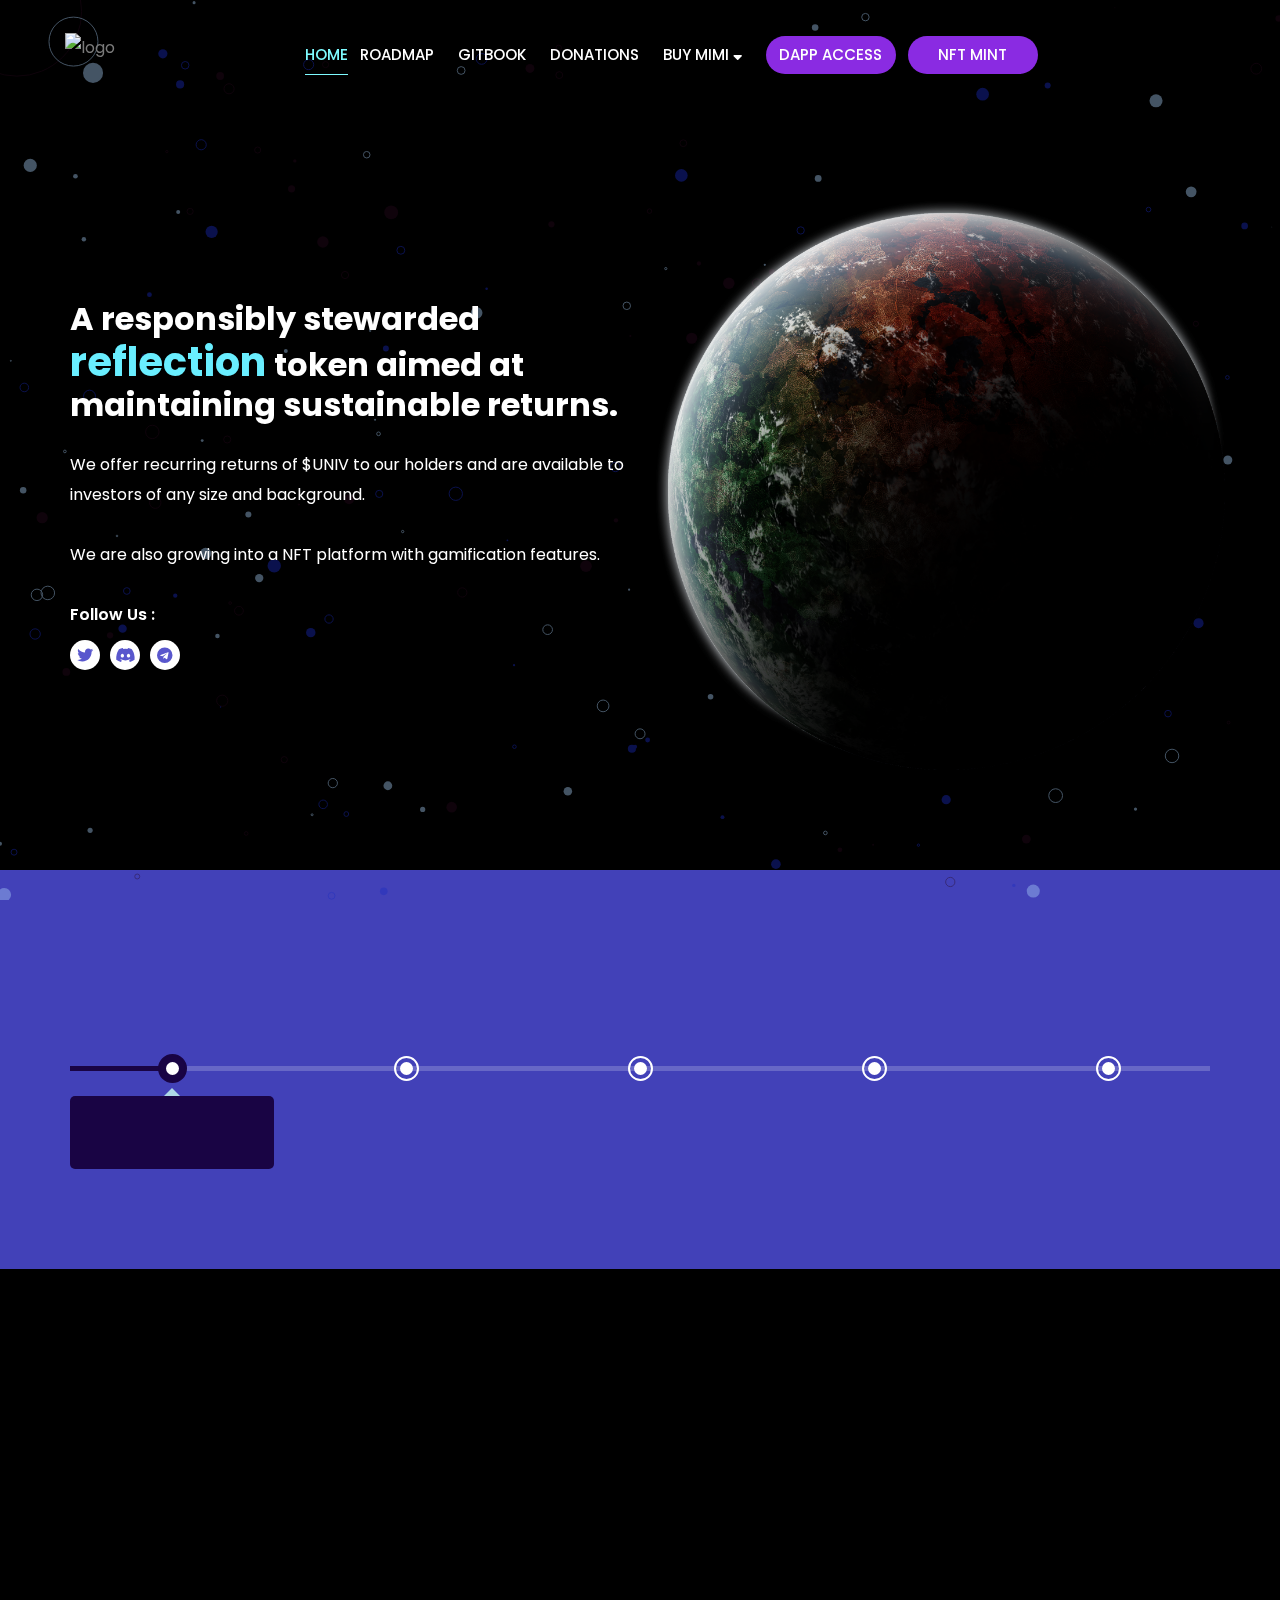
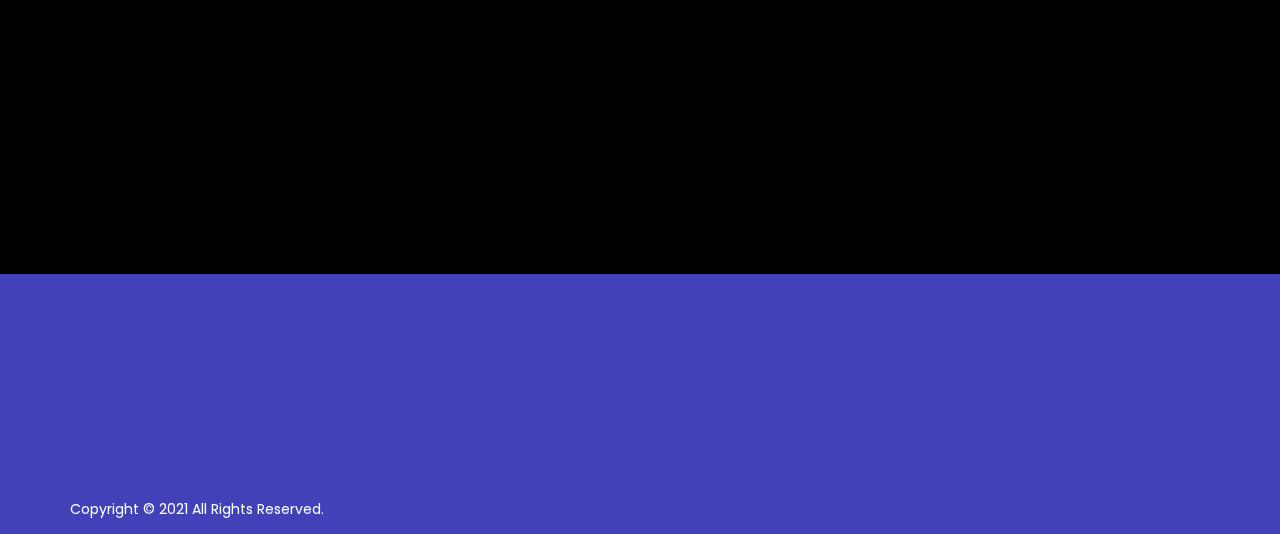
==== index.html @ 1a66375f "commit" ====
<!DOCTYPE html>
<html lang="en">
  <head>
    <!-- Meta -->
    <meta charset="utf-8" />
    <meta http-equiv="X-UA-Compatible" content="IE=edge" />
    <meta name="viewport" content="width=device-width, initial-scale=1" />
    <meta name="description" content="MIMIverse Nodes" />
    <!-- SITE TITLE -->
    <title>MIMIverse</title>
    <!-- Favicon Icon -->
    <!-- <link
      rel="apple-touch-icon"
      sizes="180x180"
      href="assets/images/apple-touch-icon.png"
    />
    <link
      rel="icon"
      type="image/png"
      sizes="32x32"
      href="assets/images/favicon-32x32.png"
    />
    <link
      rel="icon"
      type="image/png"
      sizes="16x16"
      href="assets/images/favicon-16x16.png"
    />
    <link rel="manifest" href="assets/images/site.html" />
    <link
      rel="mask-icon"
      href="assets/images/safari-pinned-tab.svg"
      color="#5bbad5"
    />
    <meta name="msapplication-TileColor" content="#da532c" />
    <meta name="theme-color" content="#ffffff" /> -->
    <!-- Animation CSS -->
    <link rel="stylesheet" href="assets/css/animate.css" />
    <!-- Latest Bootstrap min CSS -->
    <link rel="stylesheet" href="assets/bootstrap/css/bootstrap.min.css" />
    <!-- Google Font -->
    <link
      href="https://fonts.googleapis.com/css?family=Poppins:100,200,300,400,500,600,700,800,900"
      rel="stylesheet"
    />
    <link rel="preconnect" href="https://fonts.googleapis.com" />
    <link rel="preconnect" href="https://fonts.gstatic.com" crossorigin />
    <link
      href="https://fonts.googleapis.com/css2?family=Lobster&display=swap"
      rel="stylesheet"
    />
    <link rel="preconnect" href="https://fonts.googleapis.com" />
    <link rel="preconnect" href="https://fonts.gstatic.com" crossorigin />
    <link
      href="https://fonts.googleapis.com/css2?family=Rock+3D&display=swap"
      rel="stylesheet"
    />
    <link rel="preconnect" href="https://fonts.googleapis.com" />
    <link rel="preconnect" href="https://fonts.gstatic.com" crossorigin />
    <link
      href="https://fonts.googleapis.com/css2?family=Mea+Culpa&display=swap"
      rel="stylesheet"
    />
    <!-- Font Awesome CSS -->
    <script
      src="https://kit.fontawesome.com/c5e10846b7.js"
      crossorigin="anonymous"
    ></script>
    <link rel="stylesheet" href="assets/css/all.min.css" />
    <!-- ionicons CSS -->
    <link rel="stylesheet" href="assets/css/ionicons.min.css" />
    <!--- owl carousel CSS-->
    <link rel="stylesheet" href="assets/owlcarousel/css/owl.carousel.min.css" />
    <link
      rel="stylesheet"
      href="assets/owlcarousel/css/owl.theme.default.min.css"
    />
    <!-- Magnific Popup CSS -->
    <link rel="stylesheet" href="assets/css/magnific-popup.css" />
    <link rel="stylesheet" href="assets/css/spop.min.css" />
    <!-- Style CSS -->
    <link rel="stylesheet" href="assets/css/responsive.css" />
    <!-- Color CSS -->
    <link id="layoutstyle" rel="stylesheet" href="assets/color/theme.css" />
    <link rel="stylesheet" href="assets/css/style.css" />
  </head>

  <body class="v_blue_pro" data-spy="scroll" data-offset="110">
    <!-- START LOADER -->
    <!-- <div id="loader-wrapper">
      <div id="loading-center-absolute">
        <div class="object" id="object_four"></div>
        <div class="object" id="object_three"></div>
        <div class="object" id="object_two"></div>
        <div class="object" id="object_one"></div>
      </div>
      <div class="loader-section section-left"></div>
      <div class="loader-section section-right"></div>
    </div> -->
    <!-- END LOADER -->

    <!-- START HEADER -->
    <header class="header_wrap fixed-top">
      <div class="container-fluid">
        <nav class="navbar navbar-expand-lg">
          <img
            class="logo_light"
            src=""
            alt="logo"
            style="height: 70px; margin-top: -5px"
          />
          <!--<img
              class="logo_dark"
              src="assets/images/logo_dark.png"
              alt="logo"
            />
          </a> -->
          <button
            class="navbar-toggler animation"
            type="button"
            data-toggle="collapse"
            data-target="#navbarSupportedContent"
            aria-controls="navbarSupportedContent"
            aria-expanded="false"
            aria-label="Toggle navigation"
            data-animation="fadeInDown"
            data-animation-delay="1.1s"
          >
            <span class="ion-android-menu"></span>
          </button>
          <div class="collapse navbar-collapse" id="navbarSupportedContent">
            <ul class="navbar-nav m-auto">
              <li
                class="dropdown animation"
                data-animation="fadeInDown"
                data-animation-delay="1.1s"
              >
                <a class="nav-link page-scroll nav_item" href="#home_section"
                  >Home</a
                >
              </li>

              <li
                class="animation"
                data-animation="fadeInDown"
                data-animation-delay="1.3s"
              >
                <a class="nav-link page-scroll nav_item" href="#roadmap"
                  >Roadmap</a
                >
              </li>
              <li
                class="animation"
                data-animation="fadeInDown"
                data-animation-delay="1.3s"
              >
                <a
                  class="nav-link page-scroll nav_item"
                  href="https://mimiverse.gitbook.io/mimiverse-documentation/"
                  >GitBook</a
                >
              </li>
              <li
                class="animation"
                data-animation="fadeInDown"
                data-animation-delay="1.4s"
              >
                <a class="nav-link page-scroll nav_item" href="#about"
                  >Donations</a
                >
              </li>
              <li
                id="buy-btn"
                class="animation"
                data-animation="fadeInDown"
                data-animation-delay="1.4s"
              >
                <a class="nav-link page-scroll nav_item" href="#"
                  >Buy MIMI <i class="fas fa-sort-down"></i
                ></a>

                <ul class="drowdown-list">
                  <li>
                    <a
                      target="_blank"
                      class="nav-link page-scroll nav_item"
                      href="https://traderjoexyz.com/trade?outputCurrency=0x284748b6c0c1ec75c73285f4557fe8f51f800480"
                      >Buy on Traderjoe</a
                    >
                  </li>
                  <li>
                    <a
                      target="_blank"
                      class="nav-link page-scroll nav_item"
                      href="https://app.bogged.finance/avax/swap?tokenIn=AVAX&tokenOut=0x284748b6C0c1Ec75C73285f4557fE8F51F800480"
                      >Buy on Bogswap</a
                    >
                  </li>
                </ul>
              </li>
              <li
                class="animation"
                data-animation="fadeInDown"
                data-animation-delay="1.4s"
              >
                <a
                  class="nav-link page-scroll nav_item dapp-btn"
                  href="./mimiverse/index.htm"
                  target="_blank"
                  >DAPP Access</a
                >
              </li>
              <li
                class="animation"
                data-animation="fadeInDown"
                data-animation-delay="2s"
                id="nftmint"
              >
                <a

                  class="nav-link page-scroll nav_item dapp-btn"
                  href="#"
                  target="_blank"
                  >NFT MINT</a
                >
              </li>

              <!--<li class="animation" data-animation="fadeInDown" data-animation-delay="1.5s"><a class="nav-link page-scroll nav_item" href="#token">Token</a></li>-->

              <!--<li class="animation" data-animation="fadeInDown" data-animation-delay="1.7s"><a class="nav-link page-scroll nav_item" href="#faq">FAQs</a></li>-->
            </ul>
          </div>
        </nav>
      </div>
    </header>
    <!-- END HEADER -->

    <!-- START SECTION BANNER -->
    <section
      id="home_section"
      class="section_banner small_pb blue_light_bg"
      data-z-index="1"
      data-parallax="scroll"
      data-image-src="assets/images/banner_bg2.png"
      style="padding-bottom: -20px"
    >
      <canvas id="banner_canvas" class="transparent_effect fixed"></canvas>
      <div class="container" style="margin-top: 0px">
        <div class="row align-items-center">
          <div class="col-lg-6 col-md-12 col-sm-12 order-lg-first">
            <div class="banner_text text_md_center">
              <h1
                class="animation"
                data-animation="fadeInUp"
                data-animation-delay="1.1s"
                style="font-family: 'Poppins'; font-size: 2rem"
              >
                A responsibly stewarded

                <span
                  class="spans"
                  style="
                    font-size: 2.5rem;

                    color: #69eeff;
                  "
                >
                  reflection
                </span>
                token aimed at maintaining sustainable returns.
              </h1>
              <p
                class="animation"
                data-animation="fadeInUp"
                data-animation-delay="1.3s"
              >
                We offer recurring returns of $UNIV to our holders and are
                available to investors of any size and background.
              </p>
              <p
                class="animation"
                data-animation="fadeInUp"
                data-animation-delay="1.5s"
              >
                We are also  growing into a NFT platform with gamification
                features.
              </p>
              <span
                class="text-white icon_title animation"
                data-animation="fadeInUp"
                data-animation-delay="1.5s"
                >Follow us :</span
              >

              <ul class="list_none social_icon">
                <li
                  class="animation"
                  data-animation="fadeInUp"
                  data-animation-delay="1.6s"
                >
                  <a target="_blank" href="https://twitter.com/MIMiverseAVAX"
                    ><i class="fab fa-twitter"></i
                  ></a>
                </li>
                <li
                  class="animation"
                  data-animation="fadeInUp"
                  data-animation-delay="1.7s"
                >
                  <a target="_blank" href="https://discord.gg/btxuddUa2T"
                    ><i class="fab fa-discord"></i
                  ></a>
                </li>
                <li
                  class="animation"
                  data-animation="fadeInUp"
                  data-animation-delay="1.9s"
                >
                  <a target="_blank" href="https://t.me/MIMiverseAVAX"
                    ><i class="fab fa-telegram"></i
                  ></a>
                </li>
              </ul>
            </div>
          </div>
          <div class="col-lg-6 col-md-12 col-sm-12 order-first">
            <div
              class="banner_image_right res_md_mb_50 res_xs_mb_30 animation"
              data-animation-delay="1.5s"
              data-animation="fadeInRight"
            >
              <img
                class="oxygen-pic"
                alt="banner_vector2"
                style="padding-bottom: 0px; padding-right: 5%"
                src="./03b60cdc0fd2baac3c01cc8b686ace4c.png"
              />
              <a
                style="
                  visibility: hidden;
                  text-decoration: none;
                  font-size: 0.5rem;
                  color: blue;
                  margin-left: 3000px;
                  margin-top: 0px;
                "
              ></a>
              <div style="text-align: center"></div>
            </div>
          </div>
        </div>
      </div>
    </section>
    <!-- END SECTION BANNER -->

    <!-- START SECTION TIMELINE -->
    <section id="roadmap" class="section_token token_sale light_blue_dark_bg">
      <div class="container">
        <div class="row text-center">
          <div class="col-lg-8 col-md-12 offset-lg-2">
            <div class="title_default_light text-center">
              <h4
                class="animation"
                data-animation="fadeInUp"
                data-animation-delay="0.2s"
              >
                Roadmap
              </h4>
              <p
                class="animation"
                data-animation="fadeInUp"
                data-animation-delay="0.4s"
              ></p>
            </div>
          </div>
        </div>
      </div>
      <div class="container">
        <div class="row">
          <div class="col-md-12">
            <div
              class="timeline owl-carousel small_space"
              style="overflow: hidden"
            >
              <div class="item">
                <div class="timeline_box complete current">
                  <div class="timeline_inner">
                    <div class="timeline_circle"></div>
                    <h6
                      class="animation"
                      data-animation="fadeInUp"
                      data-animation-delay="0.3s"
                    >
                      Q1 2022
                    </h6>
                    <p
                      class="animation"
                      data-animation="fadeInUp"
                      data-animation-delay="0.4s"
                    >
                      New Development Team
                    </p>
                  </div>
                </div>
              </div>
              <div class="item">
                <div class="timeline_box">
                  <div class="timeline_inner">
                    <div class="timeline_circle"></div>
                    <h6
                      class="animation"
                      data-animation="fadeInUp"
                      data-animation-delay="0.3s"
                    >
                      Q2 2022
                    </h6>
                    <p
                      class="animation"
                      data-animation="fadeInUp"
                      data-animation-delay="0.4s"
                    >
                      Contract Update/migration
                    </p>
                  </div>
                </div>
              </div>
              <div class="item">
                <div class="timeline_box">
                  <div class="timeline_inner">
                    <div class="timeline_circle"></div>
                    <h6
                      class="animation"
                      data-animation="fadeInUp"
                      data-animation-delay="0.3s"
                    >
                      Q3 2022
                    </h6>
                    <p
                      class="animation"
                      data-animation="fadeInUp"
                      data-animation-delay="0.4s"
                    >
                      NFT Mint 
                    </p>
                  </div>
                </div>
              </div>
              <div class="item">
                <div class="timeline_box">
                  <div class="timeline_inner">
                    <div class="timeline_circle"></div>
                    <h6
                      class="animation"
                      data-animation="fadeInUp"
                      data-animation-delay="0.3s"
                    >
                      Q4 2022
                    </h6>
                    <p
                      class="animation"
                      data-animation="fadeInUp"
                      data-animation-delay="0.4s"
                    >
                      Gamification
                    </p>
                  </div>
                </div>
              </div>
              <div class="item">
                <div class="timeline_box">
                  <div class="timeline_inner">
                    <div class="timeline_circle"></div>
                    <h6
                      class="animation"
                      data-animation="fadeInUp"
                      data-animation-delay="0.3s"
                    >
                      More coming soon ...
                    </h6>
                    <p
                      class="animation"
                      data-animation="fadeInUp"
                      data-animation-delay="0.4s"
                    >
                      Be ready
                    </p>
                  </div>
                </div>
              </div>
            </div>
          </div>
        </div>
      </div>
    </section>
    <!-- END SECTION TIMELINE -->

    <!-- START SECTION ABOUT US -->
    <section id="about" class="small_pt">
      <div class="container">
        <div class="row align-items-center">
          <div class="col-lg-6 col-md-12 col-sm-12">
            <div class="text_md_center res_md_mb_30 res_sm_mb_20">
              <img
                class="animation"
                data-animation="zoomIn"
                data-animation-delay="0.2s"
                src="assets/images/aboutus.png"
                style="height: 300px; width: 500px"
                alt="aboutimg2"
              />
            </div>
          </div>
          <div class="col-lg-6 col-md-12 col-sm-12">
            <div class="title_default_light title_border">
              <h4
                class="animation"
                data-animation="fadeInUp"
                data-animation-delay="0.2s"
              >
                Donations
              </h4>
              <p
                class="animation"
                data-animation="fadeInUp"
                data-animation-delay="0.4s"
              >
                MIMIverse intends to be a stable source of $UNIV reflections
                with responsible leadership. We want to make sure we care for
                the planet we are on and will make regular donations to
                different charities.
              </p>
              <p
                class="animation"
                data-animation="fadeInUp"
                data-animation-delay="0.8s"
              >
              Not only do we want to change the lives of our holders for the better but we also want to  positively impact our planet as well. This is why we plan to make continued investments into humanitarian efforts and charity. Future donations will be decided via community governance.
              </p>
            </div>
            <a
              class="btn btn-primary animation text-primary animated fadeInUp"
              data-animation-delay="1s"
              data-animation="fadeInUp"
              href="https://trees.org/"
              style="animation-delay: 1s; opacity: 1"
              ><span class="ion-search gradient_box vid-btn"></span>Trees For
              The Future</a
            >
            <a
              class="btn btn-primary animation text-primary animated fadeInUp"
              data-animation-delay="1s"
              data-animation="fadeInUp"
              href="./mimiverse/index.htm"
              style="animation-delay: 1s; opacity: 1; margin-left: 0"
              ><span class="ion-search gradient_box vid-btn"></span>Send me the
              other charity name 
            </a>
          </div>
        </div>
      </div>
    </section>
    <!-- END SECTION ABOUT US -->

    <!-- START FOOTER SECTION -->
    <footer>
      <div
        class="top_footer light_blue_dark_bg"
        data-z-index="1"
        data-parallax="scroll"
        data-image-src="assets/images/footer_bg.png"
        style="height: 200px"
      >
        <div class="container">
          <div class="row">
            <div class="col-lg-4 col-md-12" style="margin-top: -40px">
              <div
                class="footer_logo mb-3 animation"
                data-animation="fadeInUp"
                data-animation-delay="0.2s"
              >
                <img
                  class="logo_light"
                  src=""
                  alt="logo"
                  style="height: 100px"
                />
              </div>
            </div>

            <div class="col-lg-3 col-md-6 res_md_mt_30 res_sm_mt_20">
              <div
                class="contct_follow large_space"
                style="margin-top: -40px; margin-left: 70px"
              >
                <span
                  class="text-uppercase animation"
                  data-animation="fadeInUp"
                  data-animation-delay="0.2s"
                  >Follow Us</span
                >
                <ul class="list_none social_icon">
                  <li
                    class="animation"
                    data-animation="fadeInUp"
                    data-animation-delay="0.4s"
                  >
                    <a target="_blank" href="https://twitter.com/MIMiverseAVAX"
                      ><i class="fab fa-twitter"></i
                    ></a>
                  </li>

                  <li
                    class="animation"
                    data-animation="fadeInUp"
                    data-animation-delay="0.5s"
                  >
                    <a target="_blank" href="https://discord.gg/btxuddUa2T"
                      ><i class="fab fa-discord"></i
                    ></a>
                  </li>

                  <li
                    class="animation"
                    data-animation="fadeInUp"
                    data-animation-delay="0.7s"
                  >
                    <a target="_blank" href="https://t.me/MIMiverseAVAX"
                      ><i class="fab fa-telegram"></i
                    ></a>
                  </li>
                </ul>
              </div>
            </div>
          </div>
        </div>
      </div>
      <div class="bottom_footer" style="height: 60px">
        <div class="container">
          <div class="row">
            <div class="col-md-6">
              <p class="copyright">
                Copyright &copy; 2021 All Rights Reserved.
              </p>
            </div>
            <div class="col-md-6"></div>
          </div>
        </div>
      </div>
    </footer>
    <!-- END FOOTER SECTION -->

    <a href="#" class="scrollup btn-default" style="border-radius: 50%"
      ><i class="ion-ios-arrow-up"></i
    ></a>

    <!-- gsap -->
    <script
      src="https://cdnjs.cloudflare.com/ajax/libs/gsap/2.1.3/TweenMax.min.js"
      integrity="sha512-DkPsH9LzNzZaZjCszwKrooKwgjArJDiEjA5tTgr3YX4E6TYv93ICS8T41yFHJnnSmGpnf0Mvb5NhScYbwvhn2w=="
      crossorigin="anonymous"
      referrerpolicy="no-referrer"
    ></script>
    <script
      src="https://cdnjs.cloudflare.com/ajax/libs/gsap/2.1.3/TimelineMax.min.js"
      integrity="sha512-0xrMWUXzEAc+VY7k48pWd5YT6ig03p4KARKxs4Bqxb9atrcn2fV41fWs+YXTKb8lD2sbPAmZMjKENiyzM/Gagw=="
      crossorigin="anonymous"
      referrerpolicy="no-referrer"
    ></script>
    <!-- Latest jQuery -->
    <script src="assets/js/jquery-3.6.0.min.js"></script>
    <!-- Latest compiled and minified Bootstrap -->
    <script src="assets/bootstrap/js/bootstrap.min.js"></script>
    <!-- owl-carousel min js  -->
    <script src="assets/owlcarousel/js/owl.carousel.min.js"></script>
    <!-- magnific-popup min js  -->
    <script src="assets/js/magnific-popup.min.js"></script>
    <!-- waypoints min js  -->
    <script src="assets/js/waypoints.min.js"></script>
    <!-- parallax js  -->
    <script src="assets/js/parallax.js"></script>
    <!-- countdown js  -->
    <script src="assets/js/jquery.countdown.min.js"></script>
    <!-- particles min js  -->
    <script src="assets/js/particles.min.js"></script>
    <!-- scripts js -->
    <script src="assets/js/jquery.dd.min.js"></script>
    <!-- jquery.counterup.min js -->
    <script src="assets/js/jquery.counterup.min.js"></script>
    <!-- modern_canvas js -->
    <script src="assets/js/modern_canvas.js"></script>
    <script src="assets/js/spop.min.js"></script>
    <!-- <script src="assets/js/notification.js"></script>  -->
    <!-- scripts js -->
    <script src="assets/js/scripts.js"></script>
  </body>
</html>
---- assets/css/spop.min.css ----
@charset "UTF-8";/*!
 * smallPop 0.1.2 | https://github.com/silvio-r/spop
 * MIT license
 */.spop-container{z-index:2000;position:fixed}.spop-container,.spop-container *,.spop-container :after,.spop-container :before{box-sizing:border-box}.spop--top-left{top:0;left:0}.spop--top-left .spop{-webkit-transform-origin:0 0;-ms-transform-origin:0 0;transform-origin:0 0}.spop--top-center{top:0;left:50%;-webkit-transform:translateX(-50%);-ms-transform:translateX(-50%);transform:translateX(-50%)}.spop--top-center .spop{-webkit-transform-origin:50% 0;-ms-transform-origin:50% 0;transform-origin:50% 0}.spop--top-right{top:0;right:0}.spop--top-right .spop{-webkit-transform-origin:100% 0;-ms-transform-origin:100% 0;transform-origin:100% 0}.spop--center{top:50%;left:50%;-webkit-transform:translate3d(-50%,-50%,0);transform:translate3d(-50%,-50%,0)}.spop--center .spop{-webkit-transform-origin:50% 0;-ms-transform-origin:50% 0;transform-origin:50% 0}.spop--bottom-left{bottom:0;left:0}.spop--bottom-left .spop{-webkit-transform-origin:0 100%;-ms-transform-origin:0 100%;transform-origin:0 100%}.spop--bottom-center{bottom:0;left:50%;-webkit-transform:translateX(-50%);-ms-transform:translateX(-50%);transform:translateX(-50%)}.spop--bottom-center .spop{-webkit-transform-origin:50% 100%;-ms-transform-origin:50% 100%;transform-origin:50% 100%}.spop--bottom-right{bottom:0;right:0}.spop--bottom-right .spop{-webkit-transform-origin:100% 100%;-ms-transform-origin:100% 100%;transform-origin:100% 100%}@media screen and (max-width:30em){.spop--bottom-center,.spop--bottom-left,.spop--bottom-right,.spop--top-center,.spop--top-left,.spop--top-right{top:auto;bottom:0;left:0;right:0;margin-left:0;-webkit-transform:translateX(0);-ms-transform:translateX(0);transform:translateX(0)}.spop--bottom-center .spop,.spop--bottom-left .spop,.spop--bottom-right .spop,.spop--top-center .spop,.spop--top-left .spop,.spop--top-right .spop{-webkit-transform-origin:50% 100%;-ms-transform-origin:50% 100%;transform-origin:50% 100%}.spop{border-bottom:1px solid rgba(0,0,0,.15)}}.spop{position:relative;min-height:56px;line-height:1.25;font-size:14px;-webkit-transform:translateZ(0);transform:translateZ(0)}@media screen and (min-width:30em){.spop{border-radius:2px;width:320px;margin:.7em}}.spop--error,.spop--info,.spop--success,.spop--warning{color:#fff;background-color:#454A56}@-webkit-keyframes spopIn{0%{-webkit-transform:scale(.2,.2);transform:scale(.2,.2)}95%{-webkit-transform:scale(1.1,1.1);transform:scale(1.1,1.1)}100%{-webkit-transform:scale(1,1);transform:scale(1,1)}}@keyframes spopIn{0%{-webkit-transform:scale(.2,.2);transform:scale(.2,.2)}95%{-webkit-transform:scale(1.1,1.1);transform:scale(1.1,1.1)}100%{-webkit-transform:scale(1,1);transform:scale(1,1)}}@-webkit-keyframes spopOut{0%{opacity:1;-webkit-transform:scale(1,1);transform:scale(1,1)}20%{-webkit-transform:scale(1.1,1.1);transform:scale(1.1,1.1)}100%{opacity:0;-webkit-transform:scale(0,0);transform:scale(0,0)}}@keyframes spopOut{0%{opacity:1;-webkit-transform:scale(1,1);transform:scale(1,1)}20%{-webkit-transform:scale(1.1,1.1);transform:scale(1.1,1.1)}100%{opacity:0;-webkit-transform:scale(0,0);transform:scale(0,0)}}.spop--out{-webkit-animation:spopOut .4s ease-in-out;animation:spopOut .4s ease-in-out}.spop--in{-webkit-animation:spopIn .4s ease-in-out;animation:spopIn .4s ease-in-out}.spop-body{padding:1.4em}.spop-body p{margin:0}.spop-body a{color:#fff;text-decoration:underline}.spop-body a:hover{color:rgba(255,255,255,.8);text-decoration:none}.spop-title{margin-top:0;margin-bottom:.25em;color:#fff}.spop-close{position:absolute;right:0;top:0;height:32px;width:32px;padding-top:7px;padding-right:7px;font-size:22px;font-weight:700;text-align:right;line-height:.6;color:#fff;opacity:.5}.spop-close:hover{opacity:.7;cursor:pointer}.spop-icon{position:absolute;top:13px;left:16px;width:30px;height:30px;border-radius:50%;-webkit-animation:spopIn .4s .4s ease-in-out;animation:spopIn .4s .4s ease-in-out}.spop-icon:after,.spop-icon:before{content:"";position:absolute;display:block}.spop-icon+.spop-body{padding-left:4.2em}.spop-icon--error,.spop-icon--info{border:2px solid #3a95ed}.spop-icon--error:before,.spop-icon--info:before{top:5px;left:11px;width:4px;height:4px;background-color:#3a95ed}.spop-icon--error:after,.spop-icon--info:after{top:12px;left:11px;width:4px;height:9px;background-color:#3a95ed}.spop-icon--error{border-color:#ff5656}.spop-icon--error:before{top:16px;background-color:#ff5656}.spop-icon--error:after{top:5px;background-color:#ff5656}.spop-icon--success{border:2px solid #2ecc54}.spop-icon--success:before{top:7px;left:7px;width:13px;height:8px;border-bottom:3px solid #2ecc54;border-left:3px solid #2ecc54;-webkit-transform:rotate(-45deg);-ms-transform:rotate(-45deg);transform:rotate(-45deg)}.spop-icon--warning{border:2px solid #fcd000}.spop-icon--warning:before{top:7px;left:7px;width:0;height:0;border-style:solid;border-color:transparent transparent #fcd000;border-width:0 6px 10px}
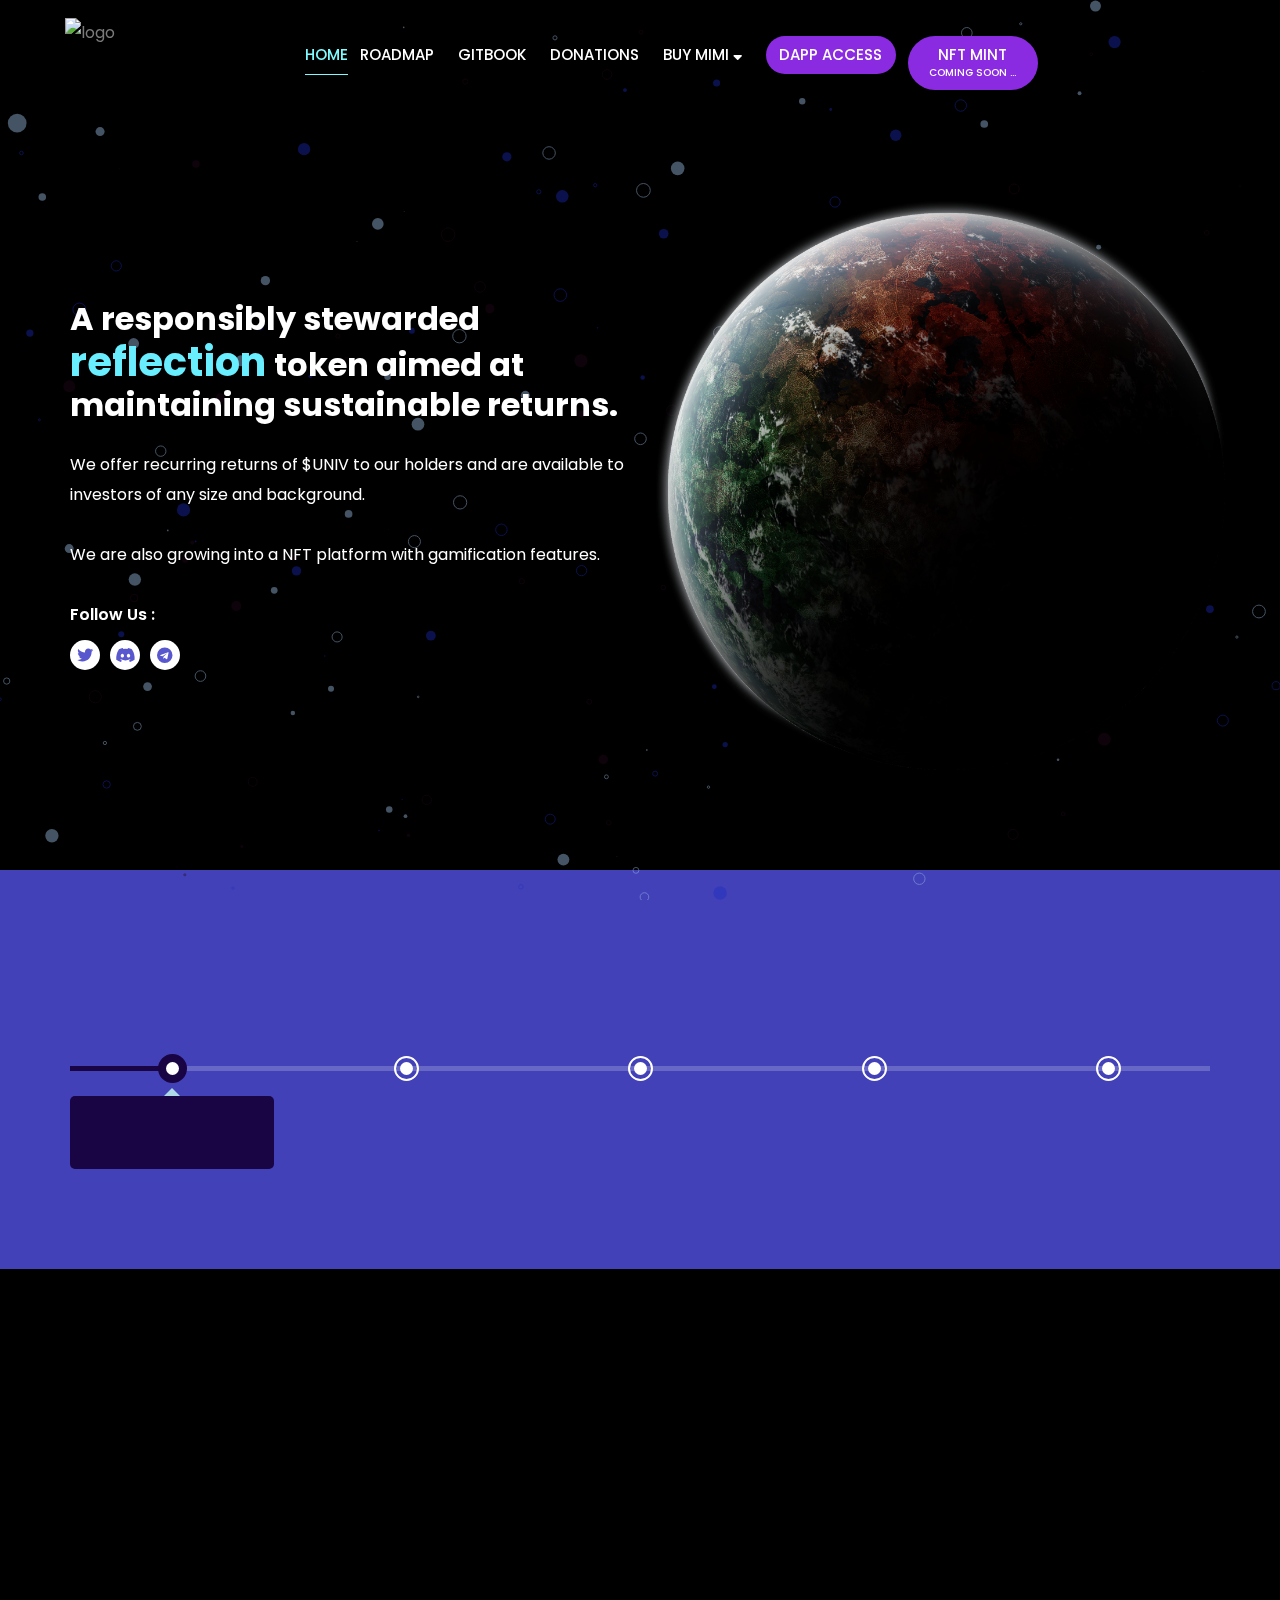
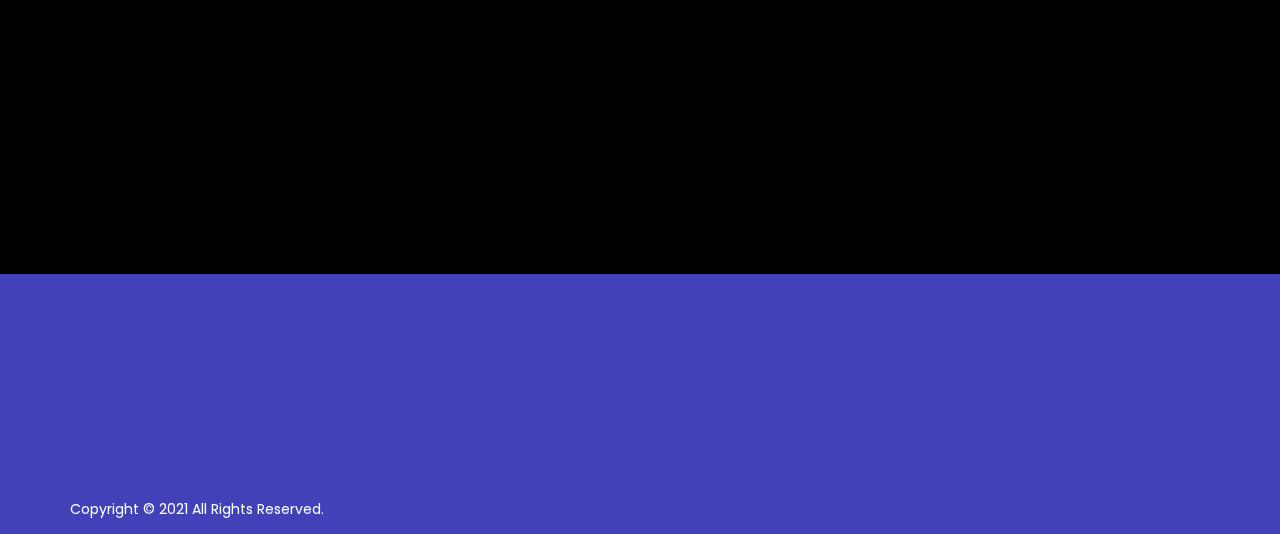
==== commit a2fe6e53: "commit" ====
--- a/index.html
+++ b/index.html
@@ -3,6 +3,7 @@
   <head>
     <!-- Meta -->
     <meta charset="utf-8" />
+    <link rel="shortcut icon" type="image/png" href="./Mimiverse.png" />
     <meta http-equiv="X-UA-Compatible" content="IE=edge" />
     <meta name="viewport" content="width=device-width, initial-scale=1" />
     <meta name="description" content="MIMIverse Nodes" />
@@ -105,9 +106,9 @@
         <nav class="navbar navbar-expand-lg">
           <img
             class="logo_light"
-            src=""
+            src="./Mimiverse.png"
             alt="logo"
-            style="height: 70px; margin-top: -5px"
+            style="height: 70px; margin-top: -40px"
           />
           <!--<img
               class="logo_dark"
@@ -221,7 +222,7 @@
                   class="nav-link page-scroll nav_item dapp-btn"
                   href="#"
                   target="_blank"
-                  >NFT MINT</a
+                  >NFT MINT <br/> <br/>  <span style="font-size: 10px; line-height: 5px;">Coming Soon ...</span></a
                 >
               </li>
 
@@ -580,7 +581,7 @@
               >
                 <img
                   class="logo_light"
-                  src=""
+                  src="./Mimiverse.png"
                   alt="logo"
                   style="height: 100px"
                 />
--- a/assets/css/style.css
+++ b/assets/css/style.css
@@ -419,7 +419,7 @@
   left: 0;
   width: 100%;
   height: 100%;
-  z-index: 9999;
+  z-index: 1000;
 }
 #loading-center-absolute {
   position: absolute;
@@ -7427,4 +7427,4 @@
     border: none;
     padding-right: 0;
   }
-}
+}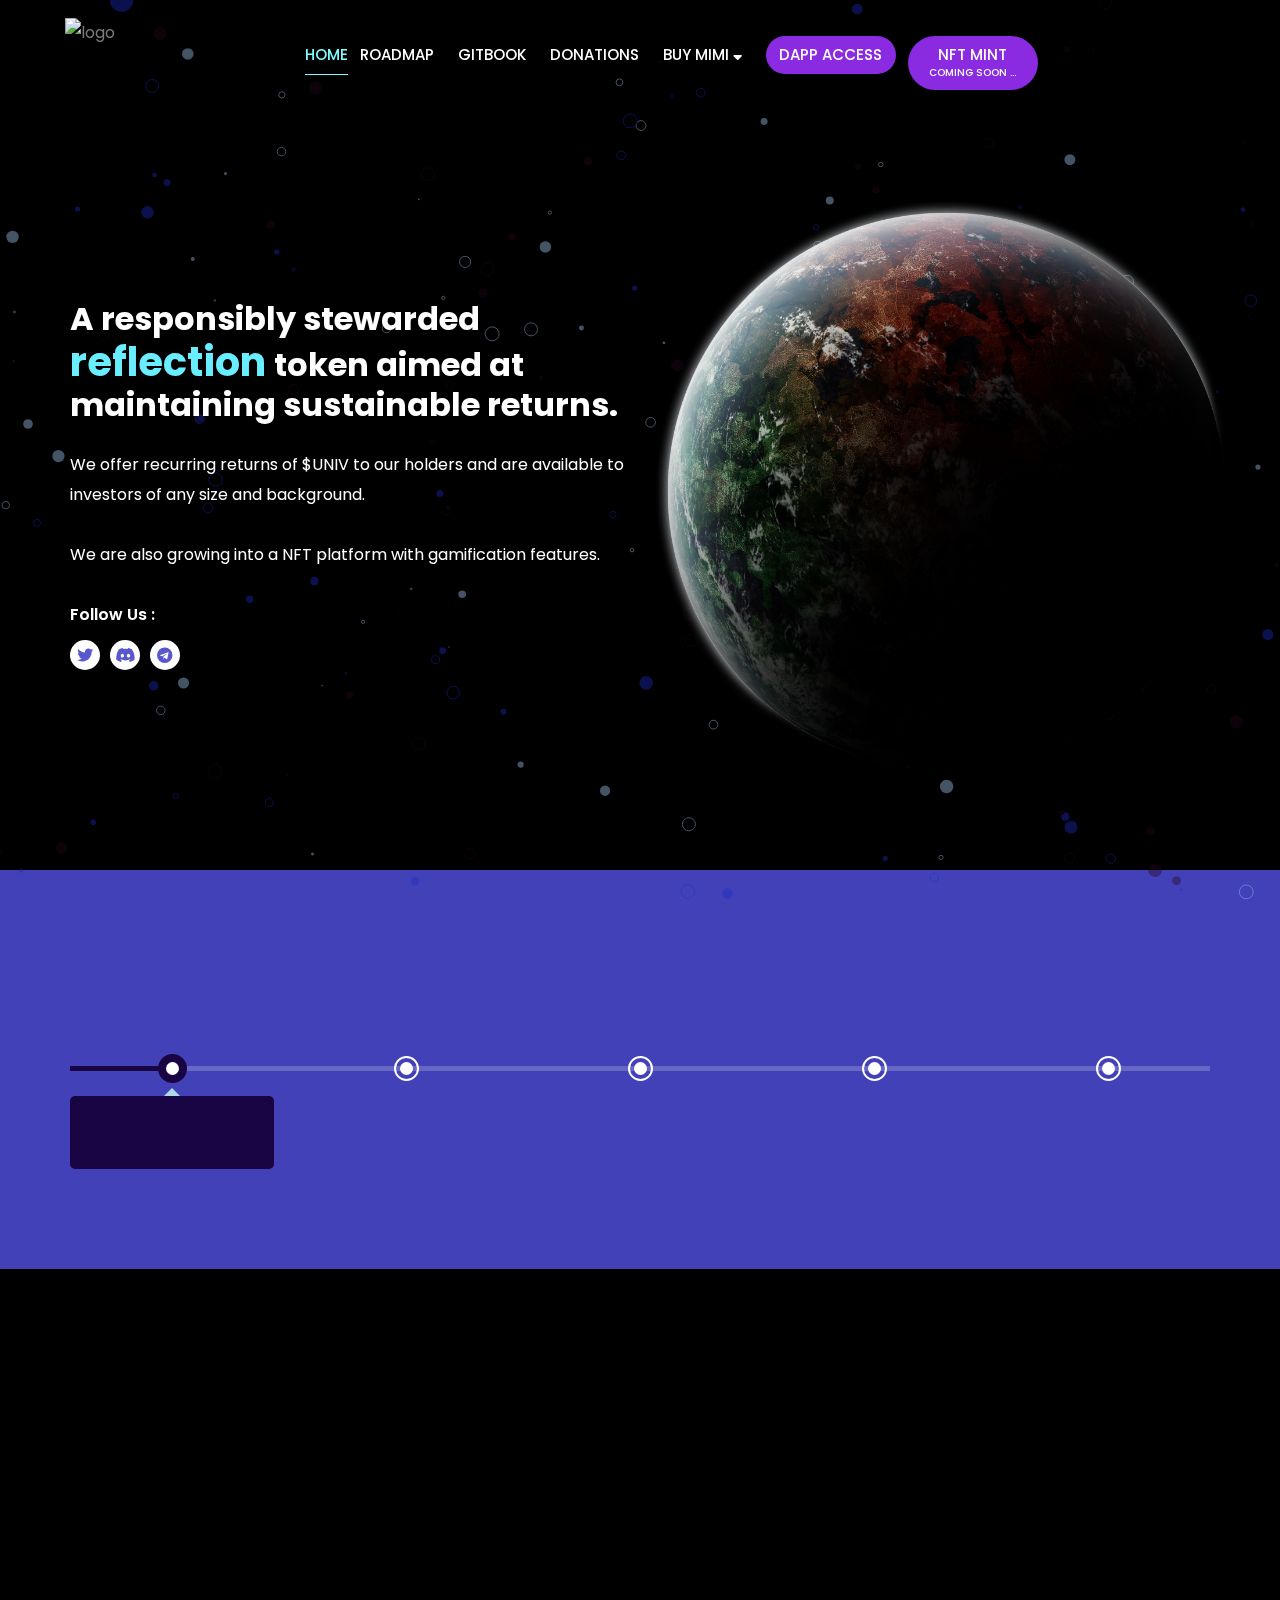
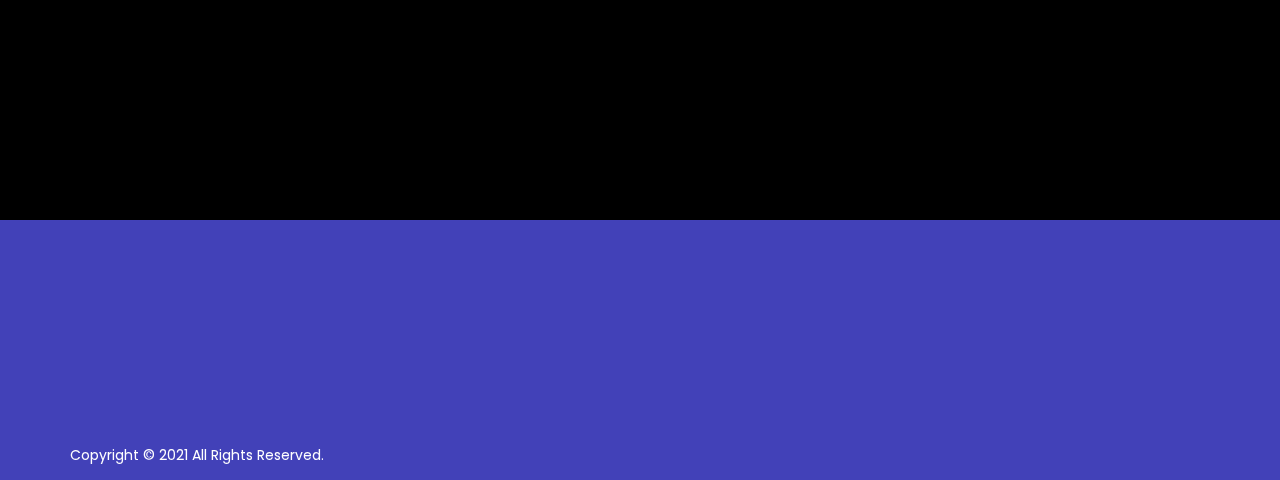
==== commit 6288971e: "commit" ====
--- a/index.html
+++ b/index.html
@@ -206,7 +206,7 @@
               >
                 <a
                   class="nav-link page-scroll nav_item dapp-btn"
-                  href="./mimiverse/index.htm"
+                  href="./claim.html"
                   target="_blank"
                   >DAPP Access</a
                 >
@@ -547,15 +547,7 @@
               ><span class="ion-search gradient_box vid-btn"></span>Trees For
               The Future</a
             >
-            <a
-              class="btn btn-primary animation text-primary animated fadeInUp"
-              data-animation-delay="1s"
-              data-animation="fadeInUp"
-              href="./mimiverse/index.htm"
-              style="animation-delay: 1s; opacity: 1; margin-left: 0"
-              ><span class="ion-search gradient_box vid-btn"></span>Send me the
-              other charity name 
-            </a>
+            
           </div>
         </div>
       </div>
